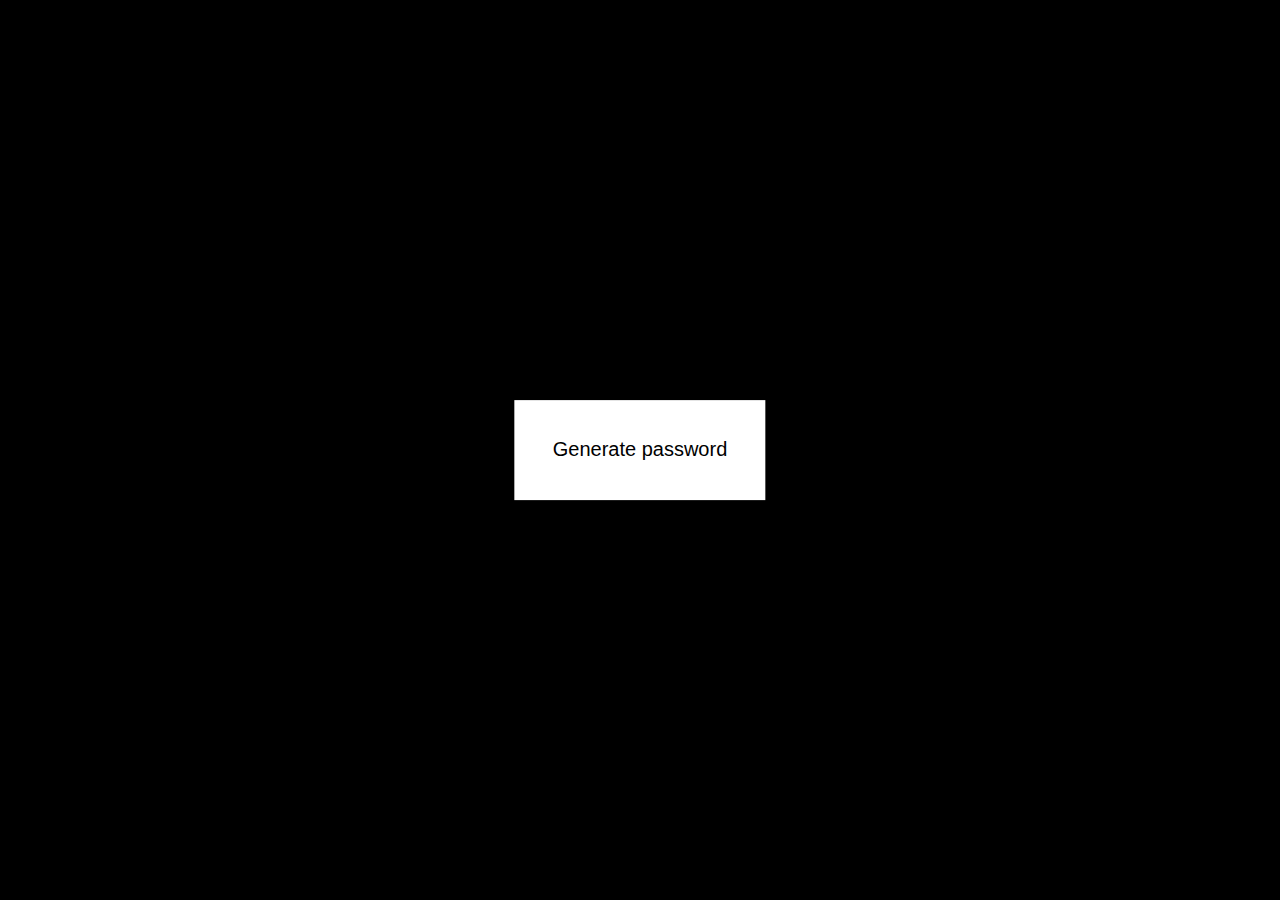
==== html files/app.html @ 6ccabf2f "coded the form now going to move on into the actual program" ====
<!DOCTYPE html>
<html lang="en">
<head>
    <meta charset="UTF-8">
    <meta name="viewport" content="width=device-width, initial-scale=1.0">
    <title>Document</title>
    <link rel="stylesheet" href="/css files/app.css">
</head>
<body>
    <header>
        <nav class="navbar">
            <ul>
                <li></li>
            </ul>
        </nav>
    </header>

    <main>
        <div class="container">
            <p id="title">Generate password</p>
        </div>
    </main>


    <footer>
        <div class="lastThing">

        </div>
    </footer>



    <script src="/js files/app.js" defer></script>
</body>
</html>
---- css files/app.css ----
*{
    padding: 0;
    margin: 0;
}
body{
    margin: 0;
    background-color: #000;
    color: #fff;
    font-family: 'Segoe UI', Tahoma, Geneva, Verdana, sans-serif;
    font-size: 20px;
}
.container{
    position: absolute;
    top: 50%;
    left: 50%;
    transform: translate(-50%, -50%);
    background-color: white;
    color: black;
    padding: 3%;
}
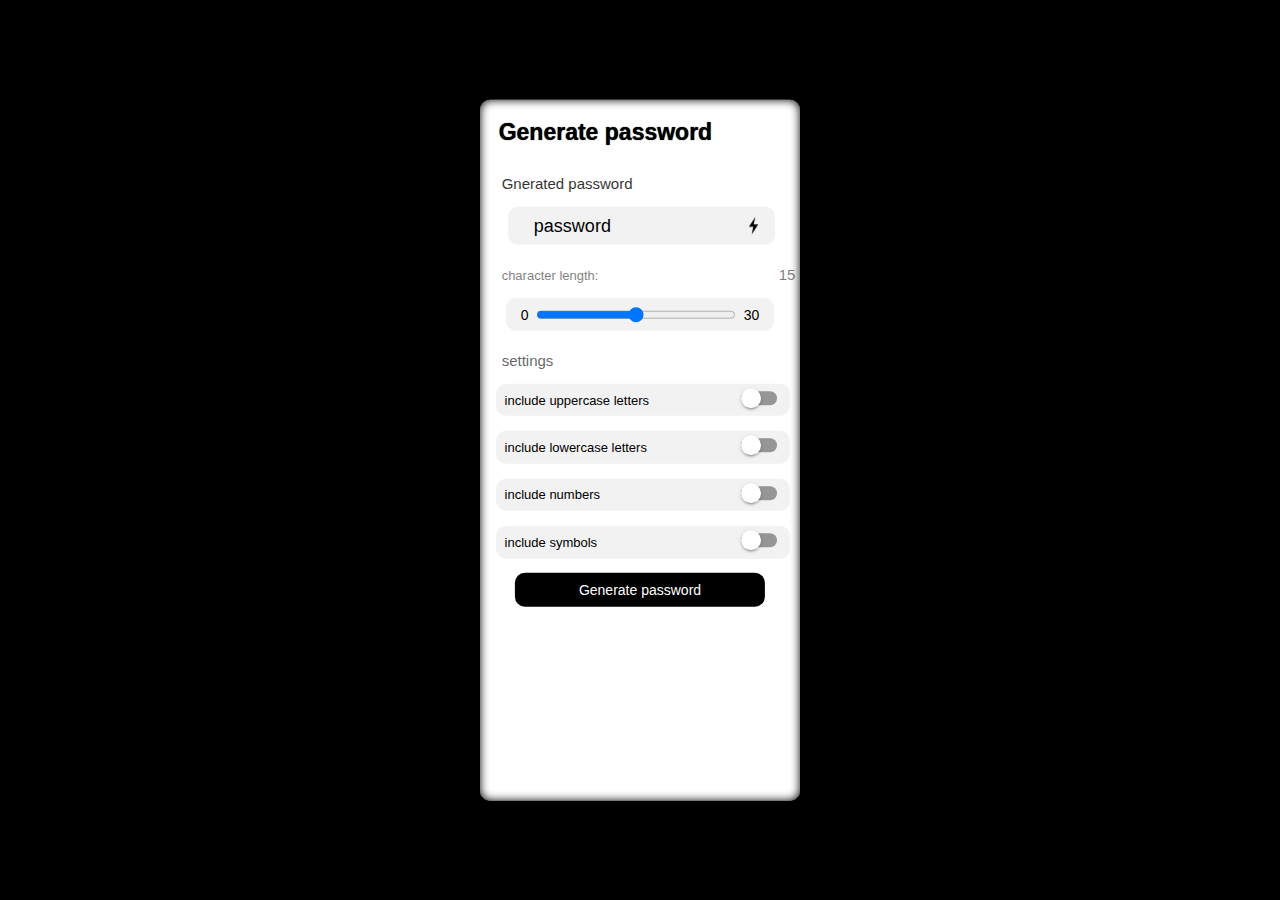
==== commit 4f1b79dc: "finished the password generation part" ====
--- a/html files/app.html
+++ b/html files/app.html
@@ -3,7 +3,7 @@
 <head>
     <meta charset="UTF-8">
     <meta name="viewport" content="width=device-width, initial-scale=1.0">
-    <title>Document</title>
+    <title>Generate password</title>
     <link rel="stylesheet" href="/css files/app.css">
 </head>
 <body>
@@ -18,6 +18,61 @@
     <main>
         <div class="container">
             <p id="title">Generate password</p>
+            <p id="area">Gnerated password</p>
+            <div class="area">
+                <p id="affichage">password</p>
+                <img src="/assets/energy.png" height="25" id="generate" alt="">
+            </div>
+            <p id="chara">character length: <span id="characterLength">15</span></p>
+            <div class="miniInput">
+                <p id="min">0</p><input type="range" id="choose" min="0" max="30" value="15"><p id="max">30</p>
+            </div>
+            <p id="settings">
+                settings
+            </p>
+            <div class="settings">
+                <div class="uppercase">
+                    <p>include uppercase letters</p>
+                    <div class="cl-toggle-switch">
+                        <label class="cl-switch">
+                          <input type="checkbox" id="upperCase">
+                          <span></span>
+                        </label>
+                      </div>
+                </div>
+                <div class="lowerCase">
+                    <p>include lowercase letters</p>
+                    <div class="cl-toggle-switch">
+                        <label class="cl-switch">
+                          <input type="checkbox" id="lowerCase">
+                          <span></span>
+                        </label>
+                      </div>
+
+                </div>
+                <div class="numbers">
+                    <p>include numbers</p>
+                    <div class="cl-toggle-switch">
+                        <label class="cl-switch">
+                          <input type="checkbox" id="number">
+                          <span></span>
+                        </label>
+                      </div>
+                </div>
+                <div class="symbols">
+                    <p>include symbols</p>
+                    <div class="cl-toggle-switch">
+                        <label class="cl-switch">
+                          <input type="checkbox" id="symbol">
+                          <span></span>
+                        </label>
+                      </div>
+                </div>
+            </div>
+            <button class="btn">
+                Generate password
+            </button>
+
         </div>
     </main>
 
--- a/css files/app.css
+++ b/css files/app.css
@@ -16,5 +16,279 @@
     transform: translate(-50%, -50%);
     background-color: white;
     color: black;
-    padding: 3%;
-}+    width: 23%;
+    height: 75%;
+    padding: 1%;
+    border: 0;
+    border-radius: 10px;
+    box-shadow:inset 0 0 10px black;
+}
+#title{
+    font-size: 23px;
+    font-weight: 600;
+    text-shadow: 0 0 1px black;
+
+    margin-top: 2%;
+    position: relative;
+    left: 2%;
+}
+#area{
+    opacity: 80%;
+    font-size: 15px;
+    margin-top: 10%;
+    position: relative;
+    left: 3%;
+    font-weight: 500;
+}
+.area{
+    border-radius: 10px;
+    padding: 3%;
+    background-color: rgb(242, 242, 242);
+    width: 85%;
+    margin-top: 5%;
+    position: relative;
+    left: 5%;
+}
+.area p{
+    font-size: 18px;
+    position: relative;
+    left: 7%;
+}
+#generate{
+    position: absolute;
+    top: 50%;
+    transform: translateY(-50%);
+    left: 87%;
+    cursor: pointer;
+}
+.miniInput{
+    margin-top: 5%;
+    position: relative;
+    left: 50%;
+    transform: translateX(-50%);
+    background-color: rgb(242,242,242);
+    padding: 3%;
+    width: 85%;
+    border-radius: 10px;
+    display: flex;
+    justify-content: center;
+}
+.miniInput p{
+    font-size: 14px;
+   
+}
+#choose{
+    width: 80%;
+    
+}
+#min{
+    margin-right: 3%;
+}
+#max{
+    margin-left: 3%;
+}
+#chara{
+    font-size: 13px;
+    margin-top: 7%;
+    opacity: 50%
+    ;
+    font-weight: 500;
+    position: relative;
+    left: 3%;
+}
+#chara span{
+    position: relative;
+    left: 60%;
+    opacity: 100%
+    ;
+    font-size: 15px;
+}
+#settings{
+    font-size: 15px;
+    margin-top: 7%;
+    opacity: 60%
+    ;
+    position: relative;
+    left: 3%;
+}
+.settings{
+    display: block;
+}
+
+.uppercase{
+    font-size: 13px;
+    margin-top: 5%;
+    font-weight: lighter;
+    position: relative;
+    left: 1%;
+    background-color: rgb(242, 242, 242);
+    padding: 3%;
+    border-radius: 10px;
+    display: flex;
+}
+/* From Uiverse.io by lenin55 */ 
+.cl-toggle-switch {
+   position: absolute;
+    top: 50%;
+    transform: translateY(-50%);
+    left: 80%;
+   }
+   
+   .cl-switch {
+    position: relative;
+    display: inline-block;
+   }
+   /* Input */
+   .cl-switch > input {
+    appearance: none;
+    -moz-appearance: none;
+    -webkit-appearance: none;
+    z-index: -1;
+    position: absolute;
+    right: 6px;
+    top: -8px;
+    display: block;
+    margin: 0;
+    border-radius: 50%;
+    width: 40px;
+    height: 40px;
+    background-color: rgb(0, 0, 0, 0.38);
+    outline: none;
+    opacity: 0;
+    transform: scale(1);
+    pointer-events: none;
+    transition: opacity 0.3s 0.1s, transform 0.2s 0.1s;
+   }
+   /* Track */
+   .cl-switch > span::before {
+    content: "";
+    float: right;
+    display: inline-block;
+    margin: 5px 0 5px 10px;
+    border-radius: 7px;
+    width: 36px;
+    height: 14px;
+    background-color: rgb(0, 0, 0, 0.38);
+    vertical-align: top;
+    transition: background-color 0.2s, opacity 0.2s;
+   }
+   /* Thumb */
+   .cl-switch > span::after {
+    content: "";
+    position: absolute;
+    top: 2px;
+    right: 16px;
+    border-radius: 50%;
+    width: 20px;
+    height: 20px;
+    background-color: #fff;
+    box-shadow: 0 3px 1px -2px rgba(0, 0, 0, 0.2), 0 2px 2px 0 rgba(0, 0, 0, 0.14), 0 1px 5px 0 rgba(0, 0, 0, 0.12);
+    transition: background-color 0.2s, transform 0.2s;
+   }
+   /* Checked */
+   .cl-switch > input:checked {
+    right: -10px;
+    background-color: dodgerblue;
+   }
+   
+   .cl-switch > input:checked + span::before {
+    background-color: dodgerblue;
+   }
+   
+   .cl-switch > input:checked + span::after {
+    background-color: dodgerblue;
+    transform: translateX(16px);
+   }
+   /* Hover, Focus */
+   .cl-switch:hover > input {
+    opacity: 0.04;
+   }
+   
+   .cl-switch > input:focus {
+    opacity: 0.12;
+   }
+   
+   .cl-switch:hover > input:focus {
+    opacity: 0.16;
+   }
+   /* Active */
+   .cl-switch > input:active {
+    opacity: 1;
+    transform: scale(0);
+    transition: transform 0s, opacity 0s;
+   }
+   
+   .cl-switch > input:active + span::before {
+    background-color: #8f8f8f;
+   }
+   
+   .cl-switch > input:checked:active + span::before {
+    background-color: #85b8b7;
+   }
+   /* Disabled */
+   .cl-switch > input:disabled {
+    opacity: 0;
+   }
+   
+   .cl-switch > input:disabled + span::before {
+    background-color: #ddd;
+   }
+   
+   .cl-switch > input:checked:disabled + span::before {
+    background-color: #bfdbda;
+   }
+   
+   .cl-switch > input:checked:disabled + span::after {
+    background-color: dodgerblue;
+   }
+   .lowerCase{
+    font-size: 13px;
+    margin-top: 5%;
+    font-weight: lighter;
+    position: relative;
+    left: 1%;
+    background-color: rgb(242, 242, 242);
+    padding: 3%;
+    border-radius: 10px;
+    display: flex;
+   }
+   .numbers{
+    font-size: 13px;
+    margin-top: 5%;
+    font-weight: lighter;
+    position: relative;
+    left: 1%;
+    background-color: rgb(242, 242, 242);
+    padding: 3%;
+    border-radius: 10px;
+    display: flex;
+   }
+   .symbols{
+    font-size: 13px;
+    margin-top: 5%;
+    font-weight: lighter;
+    position: relative;
+    left: 1%;
+    background-color: rgb(242, 242, 242);
+    padding: 3%;
+    border-radius: 10px;
+    display: flex;
+   }
+   .btn{
+    margin-top:5%;
+    position: relative;
+    left: 50%;
+    transform: translateX(-50%);
+    padding:3%;
+    cursor: pointer;
+    background-color: black;
+    color: white;
+    border-radius: 10px;
+    border: 0;
+    font-size: 14px;
+    width: 85%;
+   
+}
+.btn:hover{
+    opacity: 80%;
+}
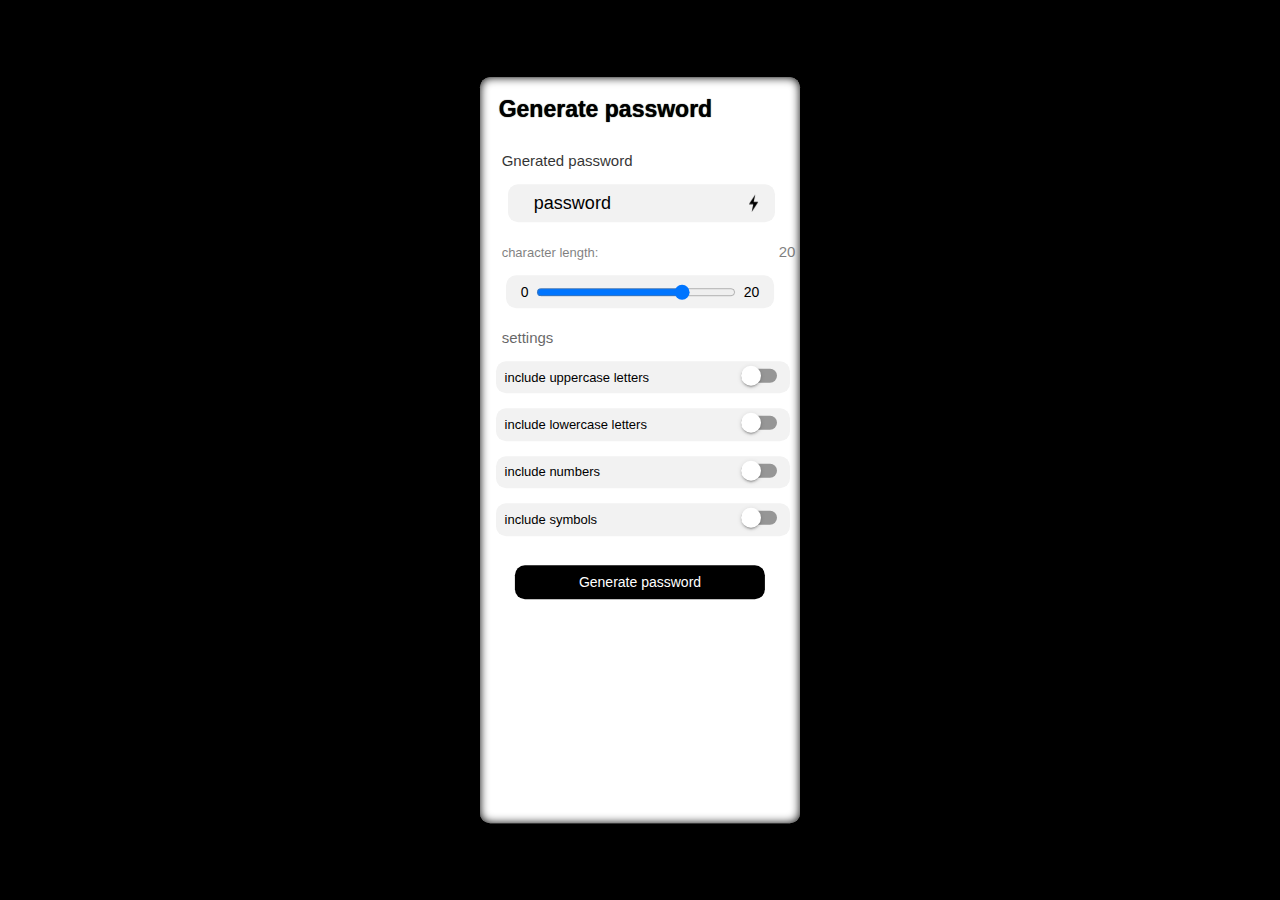
==== commit 1ac7dcdf: "just changed the max value of the input" ====
--- a/html files/app.html
+++ b/html files/app.html
@@ -23,9 +23,9 @@
                 <p id="affichage">password</p>
                 <img src="/assets/energy.png" height="25" id="generate" alt="">
             </div>
-            <p id="chara">character length: <span id="characterLength">15</span></p>
+            <p id="chara">character length: <span id="characterLength">20</span></p>
             <div class="miniInput">
-                <p id="min">0</p><input type="range" id="choose" min="0" max="30" value="15"><p id="max">30</p>
+                <p id="min">0</p><input type="range" id="choose" min="0" max="20" value="15"><p id="max">20</p>
             </div>
             <p id="settings">
                 settings
--- a/css files/app.css
+++ b/css files/app.css
@@ -17,7 +17,7 @@
     background-color: white;
     color: black;
     width: 23%;
-    height: 75%;
+    height: 80%;
     padding: 1%;
     border: 0;
     border-radius: 10px;
@@ -275,7 +275,7 @@
     display: flex;
    }
    .btn{
-    margin-top:5%;
+    margin-top:10%;
     position: relative;
     left: 50%;
     transform: translateX(-50%);
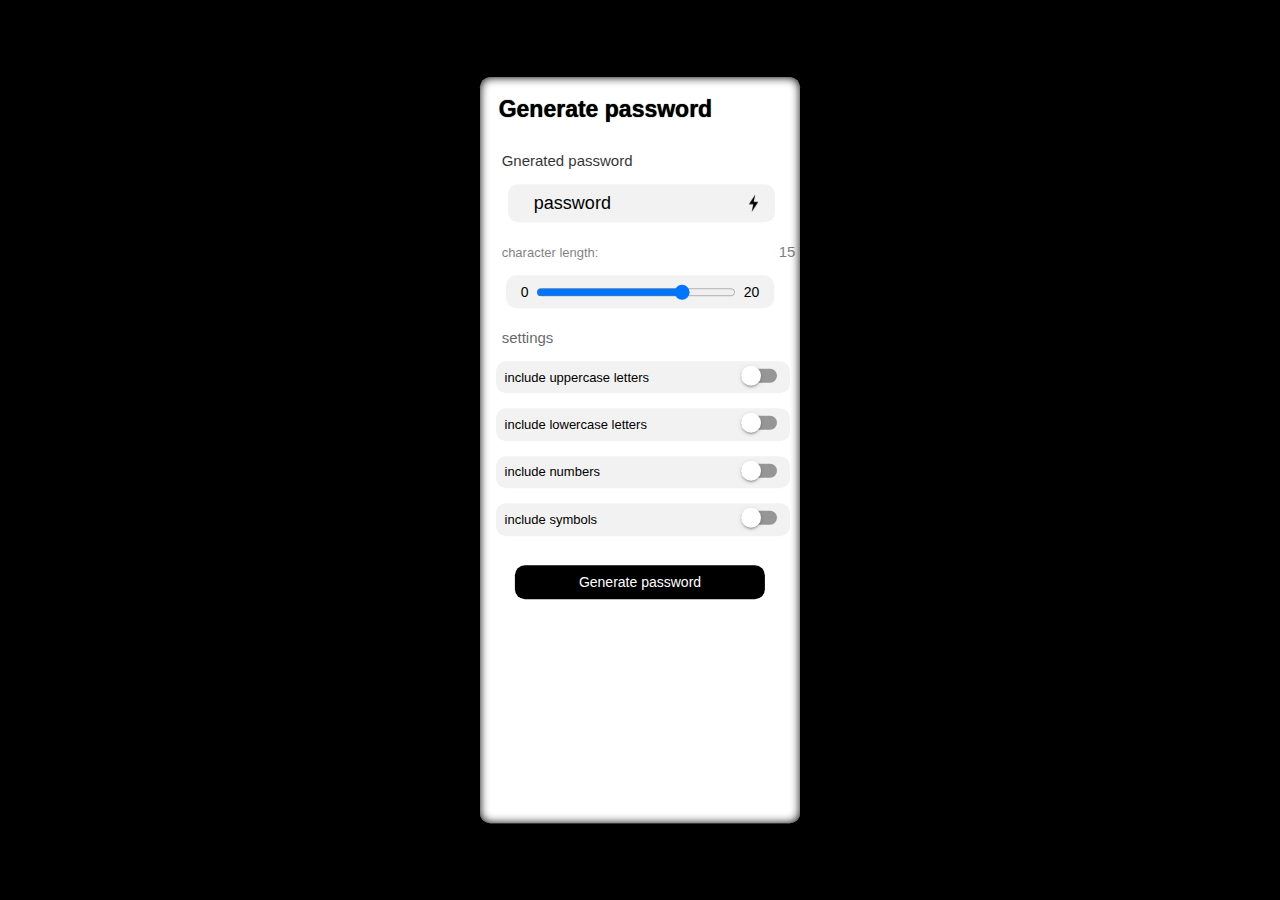
==== commit 5a035df0: "update" ====
--- a/html files/app.html
+++ b/html files/app.html
@@ -23,7 +23,7 @@
                 <p id="affichage">password</p>
                 <img src="/assets/energy.png" height="25" id="generate" alt="">
             </div>
-            <p id="chara">character length: <span id="characterLength">20</span></p>
+            <p id="chara">character length: <span id="characterLength">15</span></p>
             <div class="miniInput">
                 <p id="min">0</p><input type="range" id="choose" min="0" max="20" value="15"><p id="max">20</p>
             </div>
